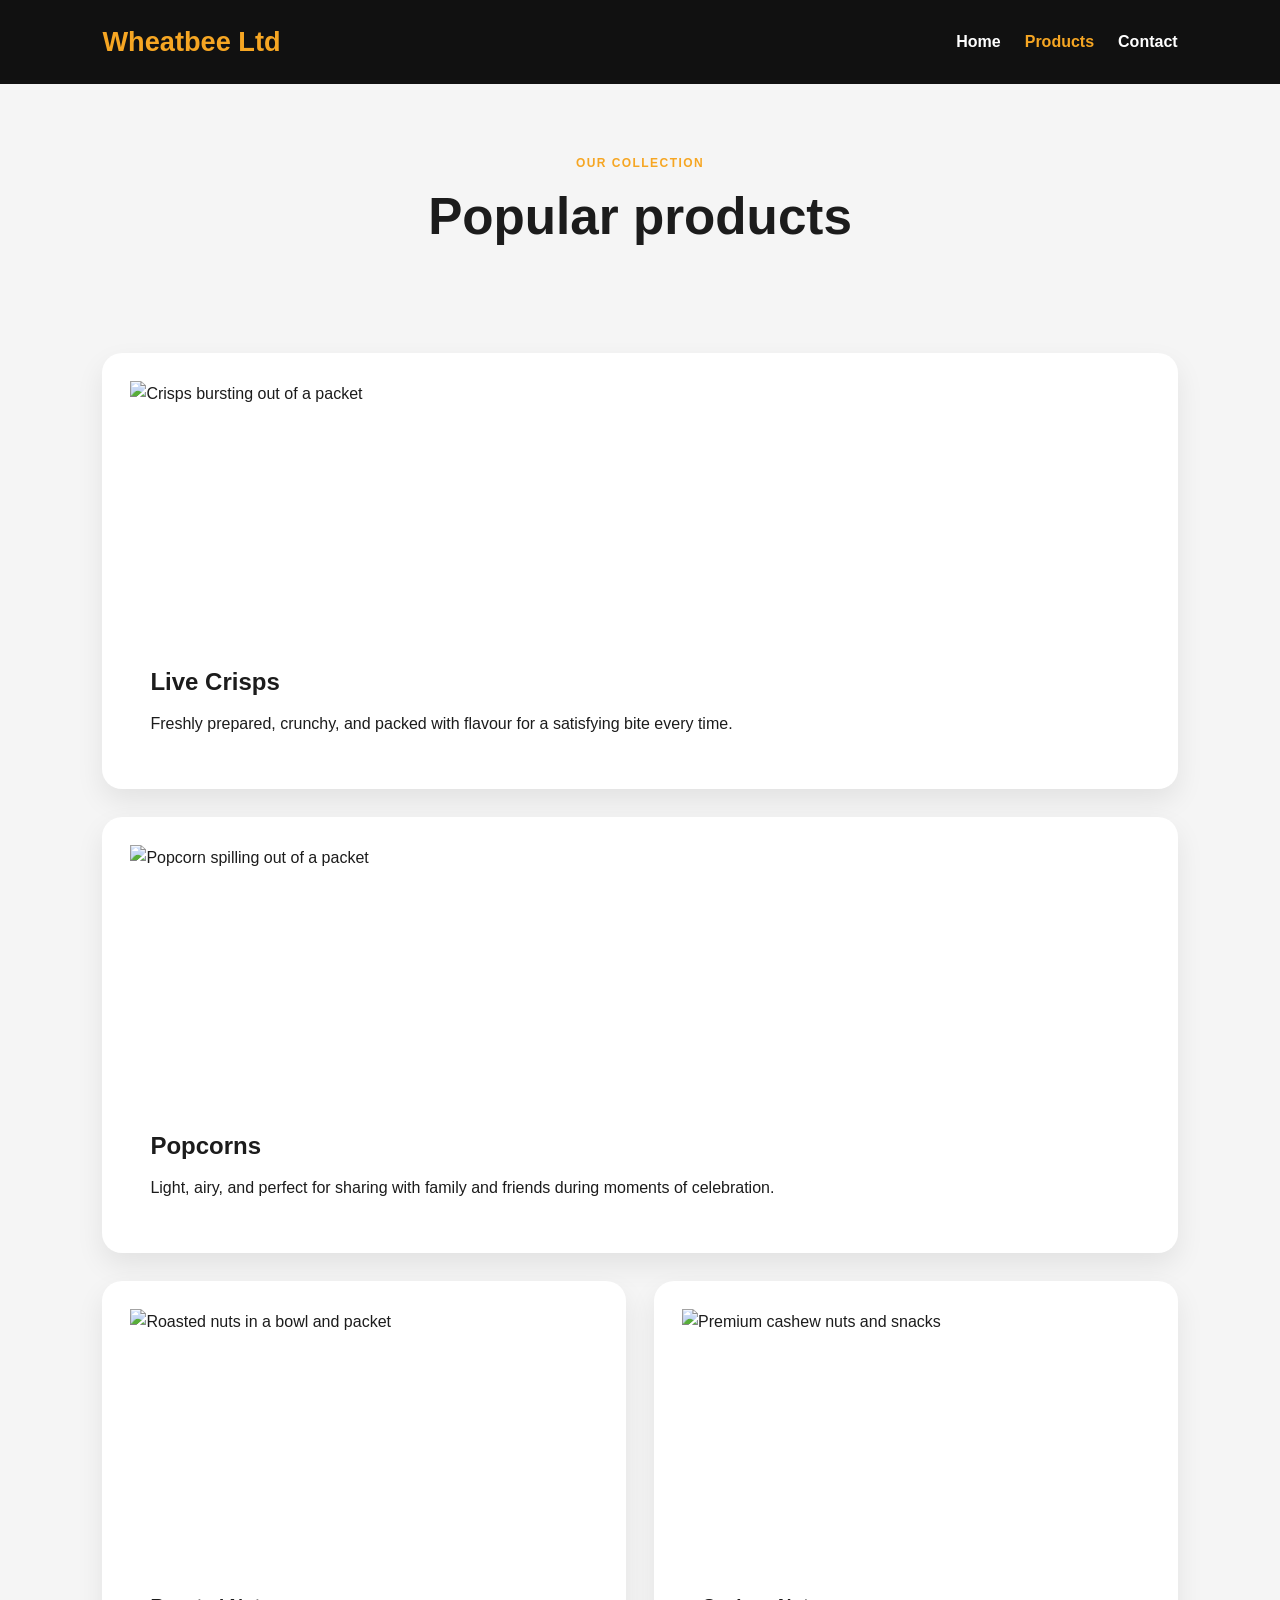
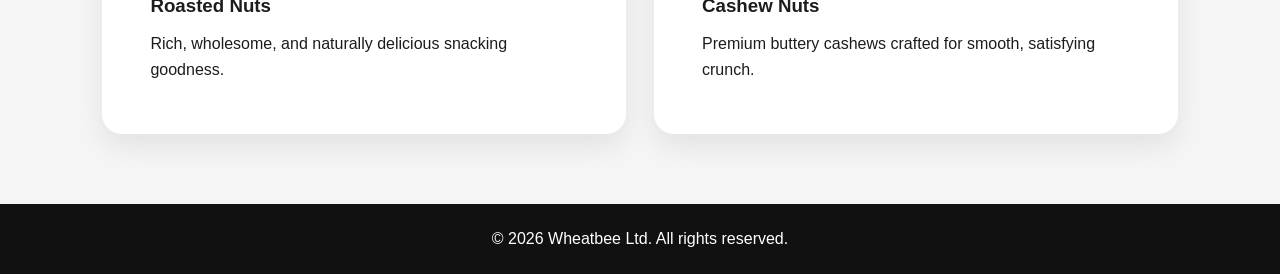
==== products.html @ e5f994f8 "Split the site into separate Home, Products, and Contact pages with consistent styling and product i" ====
<!DOCTYPE html>
<html lang="en">
<head>
    <meta charset="UTF-8">
    <meta name="viewport" content="width=device-width, initial-scale=1.0">
    <title>Wheatbee Ltd | Products</title>
    <link rel="stylesheet" href="style.css">
</head>
<body>
    <header class="topbar">
        <div class="brand">Wheatbee Ltd</div>
        <nav class="main-nav">
            <a href="index.html">Home</a>
            <a href="products.html" class="active">Products</a>
            <a href="contact.html">Contact</a>
        </nav>
    </header>

    <main>
        <section class="page-intro">
            <p class="eyebrow">Our collection</p>
            <h1>Popular products</h1>
        </section>

        <section class="products-page">
            <article class="product-card large">
                <div class="product-visual">
                    <img src="https://images.unsplash.com/photo-1604908553252-8c4b1a1d2e39?auto=format&fit=crop&w=900&q=80" alt="Crisps bursting out of a packet">
                </div>
                <div class="product-copy">
                    <h2>Live Crisps</h2>
                    <p>Freshly prepared, crunchy, and packed with flavour for a satisfying bite every time.</p>
                </div>
            </article>

            <article class="product-card large">
                <div class="product-visual">
                    <img src="https://images.unsplash.com/photo-1514996937319-344454492b37?auto=format&fit=crop&w=900&q=80" alt="Popcorn spilling out of a packet">
                </div>
                <div class="product-copy">
                    <h2>Popcorns</h2>
                    <p>Light, airy, and perfect for sharing with family and friends during moments of celebration.</p>
                </div>
            </article>

            <article class="product-card small">
                <div class="product-visual">
                    <img src="https://images.unsplash.com/photo-1509440159596-0249088772ff?auto=format&fit=crop&w=900&q=80" alt="Roasted nuts in a bowl and packet">
                </div>
                <div class="product-copy">
                    <h3>Roasted Nuts</h3>
                    <p>Rich, wholesome, and naturally delicious snacking goodness.</p>
                </div>
            </article>

            <article class="product-card small">
                <div class="product-visual">
                    <img src="https://images.unsplash.com/photo-1504674900247-0877df9cc836?auto=format&fit=crop&w=900&q=80" alt="Premium cashew nuts and snacks">
                </div>
                <div class="product-copy">
                    <h3>Cashew Nuts</h3>
                    <p>Premium buttery cashews crafted for smooth, satisfying crunch.</p>
                </div>
            </article>
        </section>
    </main>

    <footer>
        <p>&copy; 2026 Wheatbee Ltd. All rights reserved.</p>
    </footer>
</body>
</html>
---- style.css ----
* {
    margin: 0;
    padding: 0;
    box-sizing: border-box;
}

html {
    scroll-behavior: smooth;
}

body {
    font-family: Arial, sans-serif;
    background: #f5f5f5;
    color: #1c1c1c;
    line-height: 1.6;
}

a {
    text-decoration: none;
    color: inherit;
}

img {
    width: 100%;
    display: block;
}

header.topbar {
    background: #111;
    color: white;
    display: flex;
    justify-content: space-between;
    align-items: center;
    padding: 20px 8%;
    position: sticky;
    top: 0;
    z-index: 10;
}

.brand {
    font-size: 1.7rem;
    font-weight: 700;
    color: #f6a623;
}

.main-nav {
    display: flex;
    align-items: center;
    gap: 24px;
    font-weight: 600;
}

.main-nav a {
    color: #fff;
    transition: color 0.2s ease;
}

.main-nav a:hover,
.main-nav a.active {
    color: #f6a623;
}

.hero,
.page-intro,
.feature-section,
.products-page,
.contact-page {
    padding: 70px 8%;
}

.hero {
    min-height: 500px;
    background: linear-gradient(120deg, #111, #333);
    color: #fff;
    display: flex;
    align-items: center;
    justify-content: space-between;
    gap: 30px;
}

.hero-copy {
    max-width: 520px;
}

.eyebrow {
    text-transform: uppercase;
    letter-spacing: 0.12em;
    font-size: 0.75rem;
    color: #f6a623;
    font-weight: 700;
    margin-bottom: 16px;
}

.hero h1,
.page-intro h1,
.section-heading h2 {
    margin-bottom: 18px;
    line-height: 1.1;
}

.hero h1 {
    font-size: clamp(2.5rem, 5vw, 4rem);
}

.hero-copy p {
    margin-bottom: 24px;
    color: #f3f3f3;
}

.hero-actions {
    display: flex;
    gap: 16px;
    flex-wrap: wrap;
}

.btn {
    display: inline-block;
    background: #f6a623;
    color: #111;
    font-weight: 700;
    padding: 14px 24px;
    border-radius: 999px;
    transition: transform 0.2s ease, opacity 0.2s ease;
}

.btn:hover {
    transform: translateY(-2px);
}

.btn-light {
    background: #fff;
    color: #111;
}

.hero-gallery {
    display: grid;
    grid-template-columns: repeat(2, minmax(180px, 1fr));
    gap: 20px;
    width: min(100%, 440px);
}

.gallery-card {
    min-height: 170px;
    border-radius: 20px;
    padding: 20px;
    display: flex;
    flex-direction: column;
    justify-content: flex-end;
    color: #fff;
    box-shadow: 0 18px 30px rgba(0,0,0,0.2);
}

.gallery-card span {
    font-size: 0.9rem;
    opacity: 0.9;
}

.gallery-card strong {
    font-size: 1.2rem;
}

.card-one { background: linear-gradient(135deg, #d98c1f, #f4c34d); }
.card-two { background: linear-gradient(135deg, #6b4f25, #d59c2e); }
.card-three { background: linear-gradient(135deg, #3d3a36, #b98131); }
.card-four { background: linear-gradient(135deg, #5a2f10, #d38a40); }

.section-heading {
    text-align: center;
    margin-bottom: 30px;
}

.feature-grid {
    display: grid;
    grid-template-columns: repeat(3, minmax(220px, 1fr));
    gap: 24px;
}

.feature-card,
.product-card,
.contact-card,
.contact-form {
    background: #fff;
    border-radius: 20px;
    padding: 28px;
    box-shadow: 0 12px 28px rgba(0,0,0,0.08);
}

.feature-card h3 {
    margin-bottom: 12px;
    font-size: 1.4rem;
}

.page-intro {
    text-align: center;
    padding-bottom: 20px;
}

.page-intro h1 {
    font-size: clamp(2.2rem, 4vw, 3.4rem);
}

.products-page {
    display: grid;
    grid-template-columns: repeat(2, minmax(280px, 1fr));
    gap: 28px;
}

.product-card {
    overflow: hidden;
}

.product-card.large {
    grid-column: span 2;
}

.product-card.small {
    min-height: 100%;
}

.product-visual {
    overflow: hidden;
    height: 260px;
}

.product-visual img {
    height: 100%;
    object-fit: cover;
    transition: transform 0.35s ease;
}

.product-card:hover .product-visual img {
    transform: scale(1.04);
}

.product-copy {
    padding: 22px 20px 24px;
}

.product-copy h2,
.product-copy h3 {
    margin-bottom: 10px;
}

.contact-page {
    display: grid;
    grid-template-columns: 1fr 1.2fr;
    gap: 28px;
    align-items: start;
}

.contact-card p {
    margin-bottom: 12px;
}

.contact-form {
    display: flex;
    flex-direction: column;
    gap: 18px;
}

.contact-form label {
    display: flex;
    flex-direction: column;
    gap: 8px;
    font-weight: 600;
    color: #333;
}

.contact-form input,
.contact-form textarea {
    width: 100%;
    border: 1px solid #ddd;
    border-radius: 12px;
    padding: 14px 16px;
    font: inherit;
    background: #fafafa;
}

.contact-form textarea {
    min-height: 140px;
    resize: vertical;
}

footer {
    background: #111;
    color: #fff;
    text-align: center;
    padding: 22px 20px;
}

@media (max-width: 760px) {
    .hero,
    .contact-page,
    .products-page,
    .feature-grid {
        grid-template-columns: 1fr;
        display: grid;
    }

    .hero {
        display: flex;
        flex-direction: column;
        text-align: center;
    }

    .hero-actions {
        justify-content: center;
    }

    .main-nav {
        gap: 12px;
        font-size: 0.9rem;
    }

    .brand {
        font-size: 1.3rem;
    }
}

@media (max-width: 560px) {
    header.topbar {
        flex-direction: column;
        gap: 16px;
    }

    .hero,
    .page-intro,
    .feature-section,
    .products-page,
    .contact-page {
        padding-left: 20px;
        padding-right: 20px;
    }
}
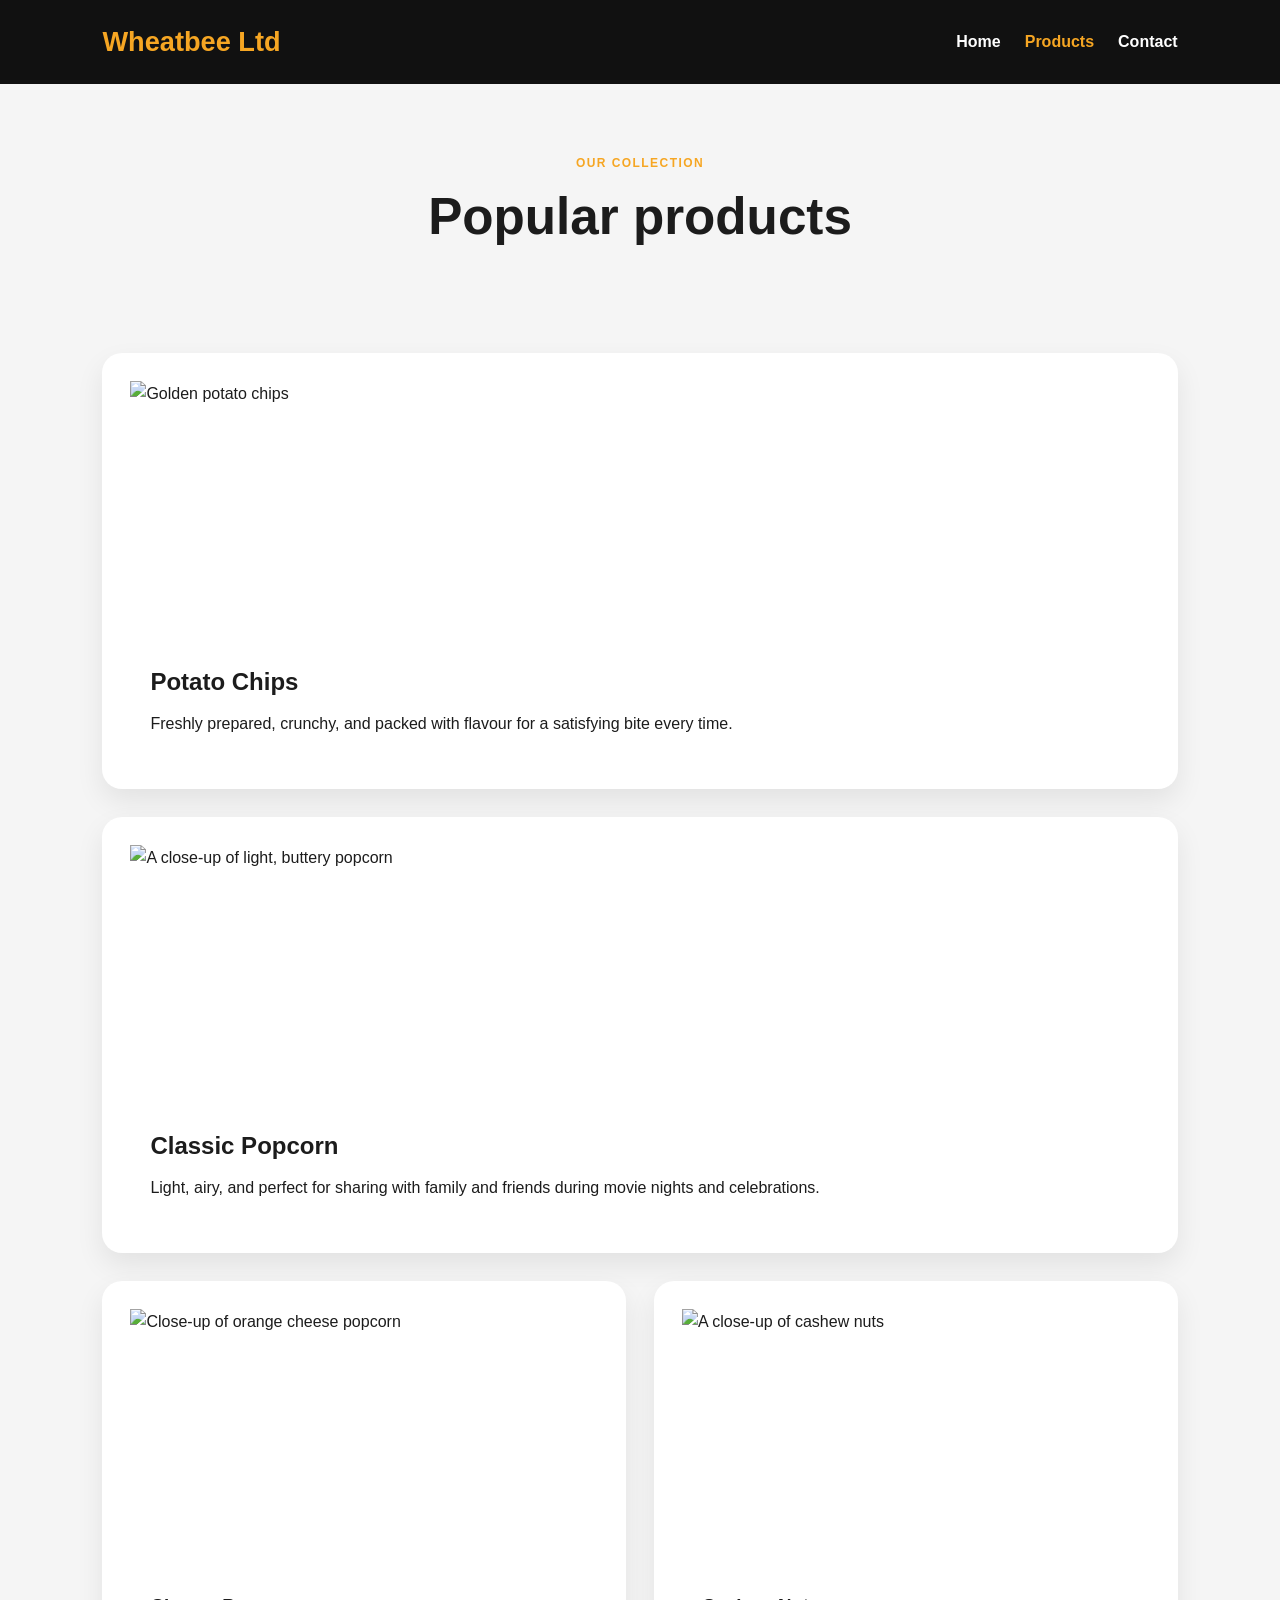
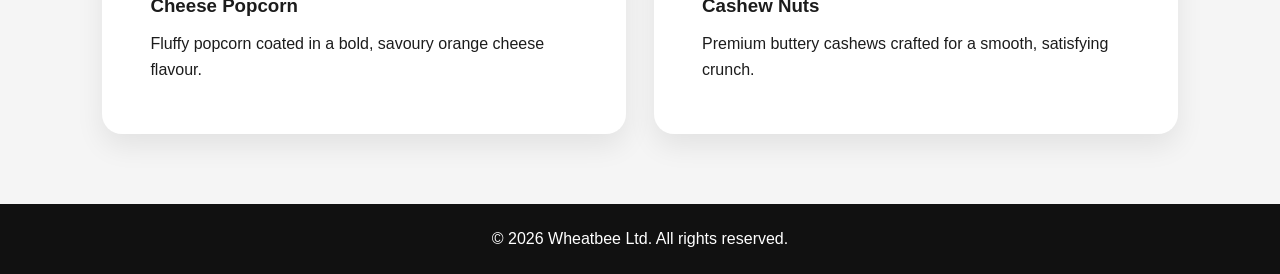
==== commit 22f62c5a: "Replace product photos with snack images" ====
--- a/products.html
+++ b/products.html
@@ -25,41 +25,41 @@
         <section class="products-page">
             <article class="product-card large">
                 <div class="product-visual">
-                    <img src="https://images.unsplash.com/photo-1604908553252-8c4b1a1d2e39?auto=format&fit=crop&w=900&q=80" alt="Crisps bursting out of a packet">
+                    <img src="https://images.unsplash.com/photo-1519864600265-abb23847ef2c?auto=format&fit=crop&w=1200&q=80" alt="Golden potato chips">
                 </div>
                 <div class="product-copy">
-                    <h2>Live Crisps</h2>
+                    <h2>Potato Chips</h2>
                     <p>Freshly prepared, crunchy, and packed with flavour for a satisfying bite every time.</p>
                 </div>
             </article>
 
             <article class="product-card large">
                 <div class="product-visual">
-                    <img src="https://images.unsplash.com/photo-1514996937319-344454492b37?auto=format&fit=crop&w=900&q=80" alt="Popcorn spilling out of a packet">
+                    <img src="https://images.unsplash.com/photo-1504674900247-0877df9cc836?auto=format&fit=crop&w=1200&q=80" alt="A close-up of light, buttery popcorn">
                 </div>
                 <div class="product-copy">
-                    <h2>Popcorns</h2>
-                    <p>Light, airy, and perfect for sharing with family and friends during moments of celebration.</p>
+                    <h2>Classic Popcorn</h2>
+                    <p>Light, airy, and perfect for sharing with family and friends during movie nights and celebrations.</p>
                 </div>
             </article>
 
             <article class="product-card small">
                 <div class="product-visual">
-                    <img src="https://images.unsplash.com/photo-1509440159596-0249088772ff?auto=format&fit=crop&w=900&q=80" alt="Roasted nuts in a bowl and packet">
+                    <img src="https://upload.wikimedia.org/wikipedia/commons/8/8b/Cheese_Popcorn_Closeup_%2810590157123%29.jpg" alt="Close-up of orange cheese popcorn">
                 </div>
                 <div class="product-copy">
-                    <h3>Roasted Nuts</h3>
-                    <p>Rich, wholesome, and naturally delicious snacking goodness.</p>
+                    <h3>Cheese Popcorn</h3>
+                    <p>Fluffy popcorn coated in a bold, savoury orange cheese flavour.</p>
                 </div>
             </article>
 
             <article class="product-card small">
                 <div class="product-visual">
-                    <img src="https://images.unsplash.com/photo-1504674900247-0877df9cc836?auto=format&fit=crop&w=900&q=80" alt="Premium cashew nuts and snacks">
+                    <img src="https://upload.wikimedia.org/wikipedia/commons/7/7e/Cashew_nuts_in_North_nullivilai.jpg" alt="A close-up of cashew nuts">
                 </div>
                 <div class="product-copy">
                     <h3>Cashew Nuts</h3>
-                    <p>Premium buttery cashews crafted for smooth, satisfying crunch.</p>
+                    <p>Premium buttery cashews crafted for a smooth, satisfying crunch.</p>
                 </div>
             </article>
         </section>
--- a/style.css
+++ b/style.css
@@ -148,21 +148,38 @@
     justify-content: flex-end;
     color: #fff;
     box-shadow: 0 18px 30px rgba(0,0,0,0.2);
+    background-size: cover;
+    background-position: center;
+    background-repeat: no-repeat;
 }
 
 .gallery-card span {
     font-size: 0.9rem;
     opacity: 0.9;
+    background: rgba(0, 0, 0, 0.25);
+    padding: 6px 10px;
+    border-radius: 999px;
+    width: fit-content;
 }
 
 .gallery-card strong {
     font-size: 1.2rem;
-}
-
-.card-one { background: linear-gradient(135deg, #d98c1f, #f4c34d); }
-.card-two { background: linear-gradient(135deg, #6b4f25, #d59c2e); }
-.card-three { background: linear-gradient(135deg, #3d3a36, #b98131); }
-.card-four { background: linear-gradient(135deg, #5a2f10, #d38a40); }
+    margin-top: 8px;
+    text-shadow: 0 2px 10px rgba(0, 0, 0, 0.6);
+}
+
+.card-one {
+    background-image: linear-gradient(rgba(17,17,17,0.2), rgba(17,17,17,0.45)), url('https://images.unsplash.com/photo-1519864600265-abb23847ef2c?auto=format&fit=crop&w=900&q=80');
+}
+.card-two {
+    background-image: linear-gradient(rgba(17,17,17,0.2), rgba(17,17,17,0.45)), url('https://images.unsplash.com/photo-1504674900247-0877df9cc836?auto=format&fit=crop&w=900&q=80');
+}
+.card-three {
+    background-image: linear-gradient(rgba(17,17,17,0.2), rgba(17,17,17,0.45)), url('https://upload.wikimedia.org/wikipedia/commons/8/8b/Cheese_Popcorn_Closeup_%2810590157123%29.jpg');
+}
+.card-four {
+    background-image: linear-gradient(rgba(17,17,17,0.2), rgba(17,17,17,0.45)), url('https://upload.wikimedia.org/wikipedia/commons/7/7e/Cashew_nuts_in_North_nullivilai.jpg');
+}
 
 .section-heading {
     text-align: center;
